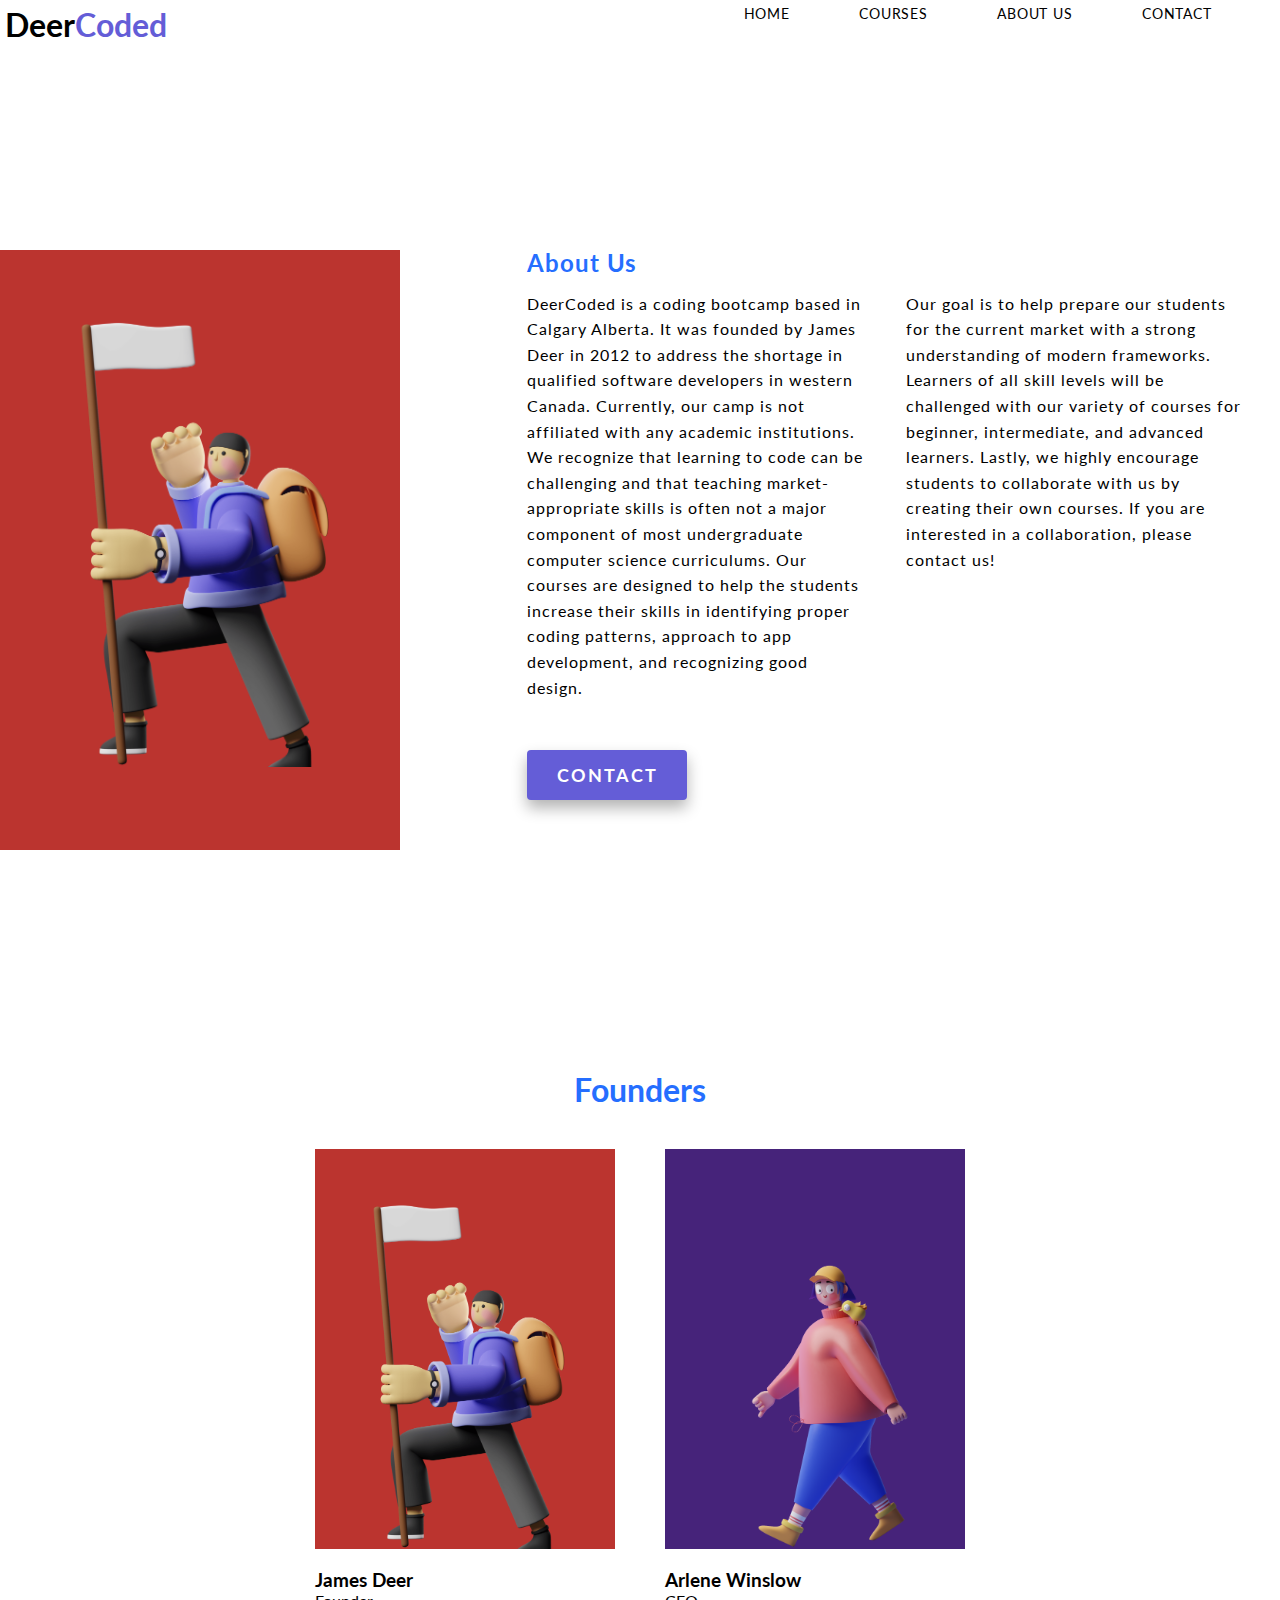
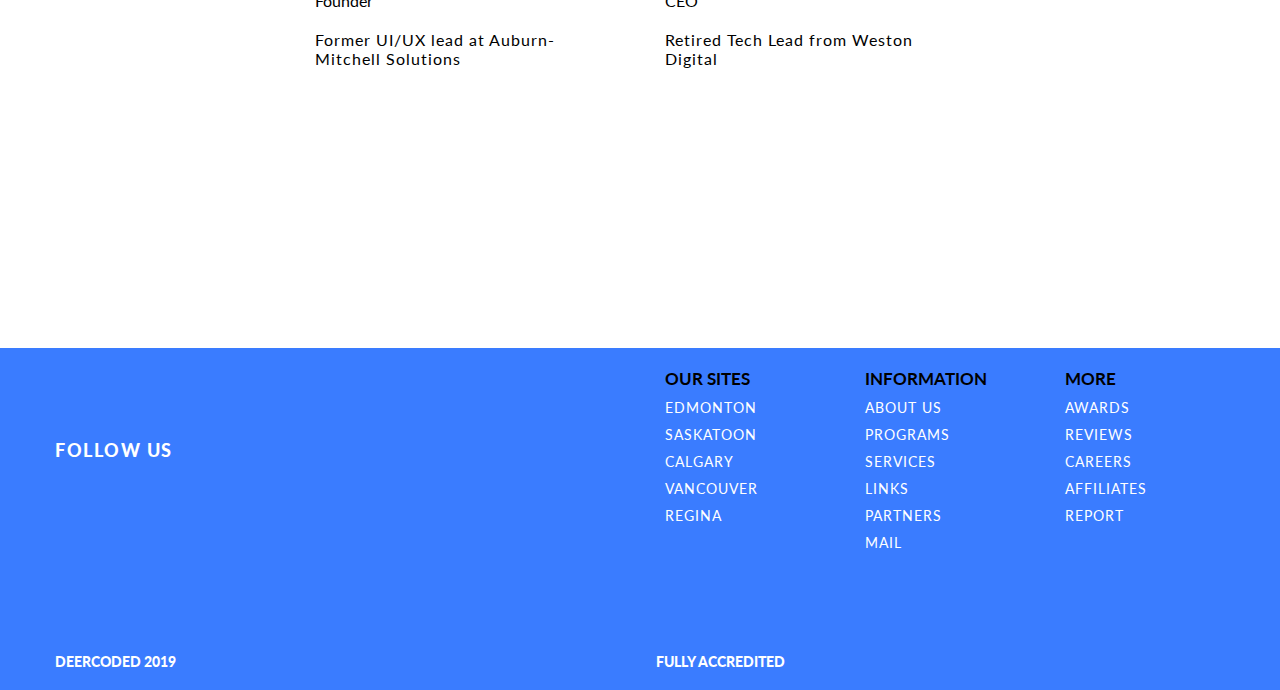
==== about.html @ 2387b4c6 "committ" ====
<html lang="en">
    <head>
      <meta charset="UTF-8" />
      <meta http-equiv="X-UA-Compatible" content="IE=edge" />
      <link rel="stylesheet" href="/css/styles2.css" />
      <link rel="stylesheet" href="/css/stylesNav.css">
      <link rel="stylesheet" href="./menu/menu.css">
      <link rel="stylesheet" href="./about/About.css">
      
      <meta name="viewport" content="width=device-width, initial-scale=1.0" />
      <script
        src="https://kit.fontawesome.com/3116f3c9df.js"
        crossorigin="anonymous"
      ></script>
      <link rel="stylesheet" href="https://unpkg.com/aos@next/dist/aos.css" />
      <link rel="stylesheet" href="./footer/footer.css">
      <link rel="stylesheet" href="./promo-cards-1/promo-cards.css">
      <link rel="stylesheet" href="./cards/cards.css">
      <link rel="stylesheet" href="./navbar/navbar.css">
      <link rel="stylesheet" href="./counter/counter.css">
      <link rel="stylesheet" href="./testimonials/testimonials.css">
      <link rel="stylesheet" href="./datesection/datesection.css">
      <link rel="stylesheet" href="./showcase/showcase.css">
      <link rel="stylesheet" href="./navigation-section/navigate.css">
    <link rel="stylesheet" href="./newmodal-section/modal.css">
      <link
        rel="stylesheet"
        href="https://kit.fontawesome.com/3116f3c9df.js"
        crossorigin="anonymous"
      />
      <link rel="stylesheet" href="./feature-tabs/featuretabs.css">
  
      <title>DeerCoded</title>
    </head>
    <body>
     
  <section class="navigation">
  
  <div class="navigation-container">
  
    <div class="navigation-logo">
  <h1>Deer<span style="color:var(--color-primary)">Coded</span></h1>
  
    </div>
  <div class="navigation-menu">
    <ul>
      <li>
        <a href="/"> Home</a>
       </li>
      <li  id="drop-down-link" class="ddl">Courses
  <i class="fa fa-chevron-down ddl" id="dropDownBtn" ></i>
      </li>
      <li><a href="/about.html"> About Us</a></li>
      <li  class="imc"
      id="nav-contact-button"><a href="/contact.html"> Contact</a></li>
      <div class="navigation-dropdown" id="drop-down-menu">
        <ul class="ddl">
          <li class="ddl">Web Development 101</li>
          <li class="ddl">PHP & WordPress </li>
          <li class="ddl">MERN stack</li>
          <li class="ddl">Web Design Theory</li>
        </ul>
      </div>
    </ul>
  </div>
  
  <div class="nav-hamburger">
    <i class="fa fa-bars" id="nav-606"></i>
  </div>
  </div>
  </section>
  
  <div class="navigation-mobile" id="nav-898">
    <div class="navigation-modal">
      <div class="menu-list" >
        <div id="nav-menu-close-btn"> <i class="fa fa-times fa-2x" id="icon-606"></i>   </div>
        <div>Home</div>
        <div>Courses</div>
        <div>About Us</div>
        <div>Contact</div>
        <div>
          
        </div>
      </div>
    </div>
  </div>
  
  <div class="about-page">
    <div class="container">
      <div class="about-page-container">
        <Fade left>
          <div class="about-us-box">
            <div class="about-us-image">
              <img src='./Saly-15.png' alt="" />
            </div>
            <div class="about-us-text">
              <div>
                <h2>About Us</h2>
                <div class="about-us-p1">
                  <p>
                    DeerCoded is a coding bootcamp based in Calgary Alberta.
                    It was founded by James Deer in 2012 to address the shortage
                    in qualified software developers in western Canada. 
                    Currently, our camp is not affiliated with any academic institutions. We recognize
                    that learning to code can be challenging and that
                    teaching market-appropriate skills is often not a major component of most
                    undergraduate computer science curriculums. Our courses are
                    designed to help the students increase their skills in
                    identifying proper coding patterns, approach to app development,
                    and recognizing good design.
                  </p>
                  <p>
                    Our goal is to help prepare our students for 
                    the current market with a strong understanding of modern frameworks.
                    Learners of all skill levels will be challenged
                    with our variety of courses for
                    beginner, intermediate, and advanced learners. Lastly, we highly
                    encourage students to collaborate with us by creating
                    their own courses. If you are interested in a collaboration,
                    please contact us!
                  </p>
                </div>
              </div>
              <div class="about-contact-us">
                <button class="btn btn-new">CONTACT</button>
              </div>
            </div>
          </div>
        </Fade>

        <Fade up>
          <div class="about-members-box">
            <h1>Founders</h1>
     

            <div class="about-profile-container">
              <div class="about-profile">
                <div class="about-profile-image"
                style="background-color:var(--color-alternate);"
                >
                  <img src='./Saly-15.png' alt="" />
                </div>
                <div class="about-profile-detail">
                  <h3>James Deer</h3>
                  <p>Founder </p>
                </div>
                <div class="about-profile-info">
                  Former UI/UX lead at Auburn-Mitchell Solutions
                </div>

                <div class="about-profile-social">
                  <i class="fa fa-twitter-square"></i>
                  <i class="fa fa-linkedin-square"></i>
                  <i class="fa fa-envelope"></i>
                </div>
              </div>

              <div class="about-profile">
                <div class="about-profile-image"
                
                >
                  <img src='./saly1.png' alt="" />
                </div>
                <div class="about-profile-detail">
                  <h3>Arlene Winslow</h3>
                  <p>CEO</p>
                </div>
                <div class="about-profile-info">
                  Retired Tech Lead from Weston Digital
                </div>

                <div class="about-profile-social">
                  <i class="fa fa-twitter-square"></i>
                  <i class="fa fa-linkedin-square"></i>
                  <i class="fa fa-envelope"></i>
                </div>
              </div>
            </div>
          </div>
        </Fade>
      </div>
    </div>
  </div>
  
  
 
  
  
  

  
     <section class="book-now " id="bookNowModal">
  
    
  <div class="book-container " >
    <div class="book-modal-form imc">
  <div class="modal-image-container imc">
  <img src="./newmodal-section/Saly-43.svg" alt="" width="250px" class="imc">
  
  </div>
  <div class="modal-form-container imc">
  <div class="modal-form-content imc">
    <div class="registration-header imc"> <h2  class="imc">REGISTER</h2></div>
  
    <div class="registration-input imc"> 
      <div class="input-unit imc"><h3>First Name</h3>
      <input type="text"  class="imc">
      </div>
      <div class="input-unit imc"><h3>Last Name</h3>
        <input type="text" placeholder="name"  class="imc">
        </div>
    </div>
    <div class="registration-input rg-email imc"> 
      <div class="input-unit imc"><h3>Email Address</h3>
      <input type="text"  class="imc">
      </div>
      
    </div>
    <div class="registration-input imc">
  <div class="input-unit imc">
    <h3  class="imc">Select course</h3>
    <select name="" id="selection"  class="imc">
      <option value="course 0" class="imc">Choose a course </option>
      <option value="course 1"  class="imc" disabled>510$---Web Dev 101</option>
      <option value="course 2"  class="imc">510$ ---MERN</option>
      <option value="course 3"  class="imc">510$ ---PHP</option>
      <option value="course 3"  class="imc">510$ ---Web Design</option>
    </select>  
  
  </div>
  <div class="input-unit imc">
    <h3  class="imc">Select Date</h3>
    <select name="" id="selection"  class="imc">
      <option value="course 0"  class="imc">Choose a date </option>
      <option value="course 1" disabled>  class="imc" July 2022(**full**)</option>
      <option value="course 2"  class="imc">July 2022</option>
      <option value="course 3"  class="imc">July 2022</option>
      <option value="course 3"  class="imc">October 2022</option>
    </select>  
  
  </div>
  
  
    </div>
  
    <div class="registration-input rgi-cta imc">
  
      <button class="btn-new btn-form imc">Continue</button>  <button class="btn-new  btn-form"  id="cancel">Cancel</button>
    </div>
   
    <div class="registration-input rgi-cta imc">
  
      <i class="fa fa-circle chosen imc" ></i>
      <i class="fa fa-circle imc"></i>
      <i class="fa fa-circle imc" ></i>
    </div>
  
  </div>
  
  </div>
  
    </div>
  </div>
  
  
  </section>   
  
  
  
    <section class="book-now no-show" id="Contact">
      <div class="booking-form">
        <form class="booking-form">
      <h1>Contact us if you have any questions and we will get back
        to you as soon as possible
      </h1>
        <label for="">Name</label>
        <input type="text" placeholder="Enter Your name" id="Name">
        <label for="email">Email</label>
        <input type="email" name="" id="email">
        Message
  <textarea name="" id="" cols="30" rows="10"></textarea>
  <div class="booking-credit" style="background:transparent;">
  <button>Send</button>
  <button id="cancel2">Cancel</button>
      </div>
      </div>
        </form>
        </section>   
  
  
  
  
  
  
  
        <section class="footer">
          <div class="footer-container">
            <div class="lower-footer">
              <ul >
                <li class="fs-1">FOLLOW US
  
                  <div class="footer-socials fs-large">
                    <i class="fa fa-google-plus"></i>
                    <i class="fa fa-facebook" ></i>
                    <i class="fab fa-behance"></i>
                    <i class="fa fa-twitter"></i>
                    <i class="fa fa-youtube" ></i>
                    <i class="fa fa-instagram" ></i>
                    
                  </div>
  
                </li>
                
             
                <li>
                  <div class="new-list">
  
  <div class="list">
    <h3>OUR SITES</h3>
    <ul>
      <li>Edmonton</li>
      <li>Saskatoon</li>
      <li>Calgary</li>
      <li>Vancouver</li>
      <li>Regina</li>
     
    </ul>
  </div>
  <div class="list">
    <h3>INFORMATION</h3>
    <ul>
      <li>About Us</li>
      <li>Programs</li>
      <li>Services</li>
      <li>Links</li>
      <li>Partners</li>
      <li>Mail</li>
    </ul>
  </div>
  <div class="list">
    <h3>MORE</h3>
    <ul>
      <li>Awards</li>
      <li>Reviews</li>
      <li>Careers</li>
      <li>Affiliates</li>
      <li>Report</li>
    </ul>
  </div>
  
                  </div>
                </li>
              </ul>
            </div>
    
            <div class="lower-footer">
              <ul>
                <li>DeerCoded 2019</li>
                <li>
                  <div class="footer-socials">
                  Fully Accredited
                  </div>
                </li>
    
                <li></li>
              </ul>
            </div>
          </div>
          <div class="footer-overlay">
        </div>
        </section>
  
        <script src="https://unpkg.com/aos@next/dist/aos.js"></script>
        <script>
          AOS.init();
        </script>
    </body>
  
  </html>
  <script src="main.js"></script>
  <script src="./counter/counter.js"></script>
  <script src="./testimonials/testimonials.js"></script>
  <script src="./navbar/navbar.js"></script>
  <script src="./menu/menu.js"></script>
  <script src="./navigation-section/navigate.js"></script>
  <script src="./newmodal-section/modal.js"></script>
  <script src="https://unpkg.com/@lottiefiles/lottie-player@latest/dist/lottie-player.js"></script>
---- css/styles2.css ----
@import url("https://fonts.googleapis.com/css2?family=Akshar:wght@400;500;600&display=swap");
@import url("https://fonts.googleapis.com/css2?family=Lato:wght@300;400;700;900&display=swap");
* {
  margin: 0;
  box-sizing: border-box;
  font-family: "Roboto", sans-serif;
  font-family: "Lato", sans-serif;
}
:root {
  --text-light: #fcfcfc;
  --text-dark: black;
  --color-secondary: #256eff;
  --color-primary: #645dd7;
  --color-alternate: #bb342f;
  --color-alternate2: #46237a;
  --color-white: white;
  --box-shadow: 0px 8px 15px rgba(0, 0, 0, 0.3);

  --max-width: 1300px;
}

body {
  /* height: fit-content; */
  font-size: 16px;
}

/* nav {
  display: flex;
  justify-content: space-between;
  padding: 10px;
}
nav ul {
  list-style: none;
  font-weight: 700;
  animation: serv-logoU 800ms ease-in-out;
}

nav h2 {
  animation: serv-logoL 800ms ease-in-out;
}
nav ul li {
  border: 1px solid black;
  border-radius: 10px;
  padding: 5px;
  cursor: pointer;
  font-size: 18px;
} */

.middleline {
  width: 100%;
  max-width: 1300px;
  display: grid;
  grid-template-columns: 1fr;
  grid-gap: 30px;
  margin: 40px auto;
  padding: 10px;
  justify-content: center;
  align-items: center;
  align-content: center;
  justify-self: center;
  align-self: center;
  transition: 1100ms ease-in-out;
  border-radius: 15px;
  overflow-x: hidden;
}
.middleline h2 {
  font-size: 25px;
  font-family: "Montserrat", sans-serif;
  padding: 0 10px;
  font-weight: 700;
}
.middleline > div {
  height: fit-content;

  position: relative;
  overflow-y: hidden;
  overflow-x: hidden;
  border: 1px solid var(--color-secondary);
  box-shadow: 0px 8px 15px rgba(0, 0, 0, 0.3);
  max-width: 600px;
}
.poster {
  border: 2px solid orangered;
  height: 100%;
  width: 100%;
  padding: 30px 5px;
  max-width: 420px;
  margin: 0 auto;
  border: none;
  border-radius: 5px;
  color: white;
  display: grid;
  grid-template-rows: 2fr 1fr 4fr 1fr;
  align-items: center;
  text-align: center;
  letter-spacing: 2px;
  line-height: 1.6em;
  color: var(--color-alternate2);
}

.poster i {
  /* height: 50px;
  width: 50px; */
  font-size: 58px;
  /* background-color: purple;
  border-radius: 50%; */
  padding: 20px;
  border-bottom: 2px solid white;
}
.btn-poster {
  width: 12rem;
  height: 3rem;
  background-color: white;
  border-radius: 5px;
  padding: 0 5px;
  font-size: 18px;
  font-weight: 600;
  cursor: pointer;
  /* border: 1px solid rgba(128, 128, 128, 0.63); */
  border: none;
  display: flex;
  justify-content: center;
  align-items: center;

  margin: 0 auto;
  color: #bb342f;
}
.btn-poster i {
  font-size: 18px;
  border-bottom: none;
  border: 1px solid var(--color-primary);
  border-radius: 50%;
  height: 3rem;
  width: 3rem;
  display: flex;
  justify-content: center;
  align-items: center;
  margin-left: 1rem;
}
.poster-info-card {
  position: absolute;
  width: 100%;
  height: 100%;
  background-color: white;
  padding: 0;
  display: grid;
  grid-template-rows: 1fr 4fr;
  gap: 20px;
  text-align: center;
  top: 0;
  left: 100%;
  transition: 700ms ease-in-out;
  border-radius: 5px;
  color: var(--color-alternate2);
  border-left: 1px solid var(--color-secondary);
  background-color: #7cc2da;
  z-index: 9;
}

.poster-info-card p,
.poster p {
  font-size: 16px;
  color: var(--color-alternate2);
  font-weight: 700;
  letter-spacing: 1.5px;
  line-height: 1.6em;
  padding: 0 20px;
}

.poster-info-card img {
  height: 200px;
  width: 200px;
  border-radius: 50%;
  margin: 0 auto;
}
.poster-info-card i {
  cursor: pointer;
  padding: 20px 3px;
  border: 1px solid var(--color-alternate);
  margin: 0 auto 20px;
  width: 3rem;
  height: 3rem;
  border-radius: 50%;
  font-size: 32px;
  display: flex;
  justify-content: center;
  align-items: center;
  color: var(--color-alternate2) !important;
}

/* .green {
  background-color: #ff4242;
}
.teal {
  background-color: teal;
}
.gold {
  background-color: #fca311;
}
.blue {
  background-color: #3590f3;
} */

.show {
  opacity: 0;
  transform: translateX(-100%);
}
.appear {
}

.c-l {
  width: 100%;

  max-width: 1300px;
  margin: 150px auto;
  display: grid;
  grid-template-columns: 3fr 1.25fr;

  background-color: #3590f3;
  border-radius: 10px;
  color: white;
  letter-spacing: 2px;
  font-weight: 600;
  transition: 1100ms ease-in-out;
}
.right {
  height: fit-content;
  display: flex;
  flex-direction: column;

  margin: 50px 10px;
  align-items: left;
  padding: 0 20px;
  border-right: 2px solid white;
}
.right i {
  font-size: 58px;
  color: #fca311;
  margin: 20px auto;
}
.c-l-info {
  display: flex;
  justify-content: space-between;

  color: black;
  margin: 45px 0;
}
.c-l-info h3 {
  font-style: italic;
  font-size: 17px;
}
.c-l-info p {
  font-size: 14px;
}
.left {
  display: flex;
  justify-content: center;
  align-items: center;
  padding: 0 10px;
}
.left img {
  display: none;
}

.bottomline,
.outro {
  font-family: "Akshar", sans-serif;

  height: 400px;
  width: 100%;
  max-width: 1300px;
  margin: 30px auto;
  font-weight: 700;
  display: flex;
  flex-direction: column;
  justify-content: space-evenly;
  align-items: center;
  line-height: 1.8em;
  letter-spacing: 2px;
  gap: 10px;
  font-weight: 600;
  text-align: center;
  animation: serv-logoR 1100ms ease-in-out;
}
.bottomline h1,
.outro h1 {
  font-size: 38px;
}
.bottomline p,
.outro p {
  font-size: 20px;
  letter-spacing: 1.5px;
}
.outro ul {
  display: flex;

  width: 100%;
  font-size: 58px;
  list-style: none;
  justify-content: space-evenly;
  color: grey;
}

/* .footer {
}
.footer ul {
  list-style: none;
}
.footer p {
  cursor: pointer;
} */

.upf {
  display: flex;
  flex-direction: column;
  text-align: left;
}

.upf h2 {
  text-align: left;
  margin-bottom: 10px;
}
.ul {
  display: flex;
  flex-direction: column;
  justify-content: center;
  color: rgb(54, 51, 51);
  font-weight: 400;
  line-height: 1.8em;
}

.cp-text {
  color: rgba(0, 0, 0, 0.7);
  text-shadow: 0 1px rgba(255, 255, 255, 0.1);
}

/*modal*/
#modal-content {
  display: none;
  width: 100%;
  position: fixed;
  background-color: rgba(128, 128, 128, 0.722);
  top: 0px;

  height: 100%;
  align-items: center;
  justify-content: center;
  overflow-x: hidden;
}
.form {
  width: 80%;
  max-width: 428px;
  margin: 0 auto;
  padding: 50px;
  background-color: #645dd7;
}

.form #modal-content label {
  display: block;
  margin-bottom: 5px;
}

#modal-content input {
  width: 95%;
}
.form input {
  font-family: "PT Sans Narrow";
  font-size: 20px;
  margin: 20px 0;
}

.info2 input {
  display: block;
  width: 300px;
  height: 20px;
  border: 0;
  border-radius: 3px;
  margin: 20px 0;
  padding: 22px 10px;
  background: #fff;
}

.info2 input:last-child {
  margin: 0;
}

.info2 input:focus {
  outline: none;
}

.info2 input[type="submit"] {
  vertical-align: top;
  height: 2rem;
  width: 98px;
  margin: 0;
  padding: 0;
  border: 0;
  border-radius: 3px;
  background: pink;
  cursor: pointer;
  font-weight: 700;
  letter-spacing: 1px;
  color: #fff;
  background: linear-gradient(45deg, #ff6c54, #ffa754);
}

.info2 input[type="submit"]:hover {
  background: linear-gradient(180deg, #ff6c54, #ffa754);
}

/*booking-form*/
.no-show {
  display: none;
}
.book-now {
  position: fixed;
  width: 100%;
  top: 0;
  left: 0;

  padding-top: 40px;
  height: 100%;
  background: rgba(128, 128, 128, 0.507);
}
.booking-form {
  animation: serv-logoR 800ms ease-in-out;
  max-width: 768px;
  padding: 10px;
}
.booking-form,
.booking-form form {
  background: #645dd7;
  display: flex;
  flex-direction: column;
  gap: 10px;

  color: white;
  border-radius: 5px;
  font-family: "Montserrat", sans-serif;
  font-weight: 700;
  transform: translate(0%, 0%);
}
.booking-form form {
  width: 80%;
}
.booking-form input,
.booking-form select,
.booking-form button {
  width: 12rem;
  height: 2.25rem;
  border: 1px solid rgba(128, 128, 128, 0.425);
  padding: 5px;
  border-radius: 5px;
}
.booking-credit {
  display: grid;
  grid-template-columns: 1fr 1fr;
  grid-row-gap: 15px;
  background: #fff;
  padding: 10px;
  color: #645dd7;
}
.booking-form button {
  font-size: 1.15rem;
  background-color: black;
  border: none;
  color: white;
  text-transform: uppercase;
  font-weight: 700;
  padding: 5px;
  cursor: pointer;
  border-radius: 5px;
}
#Name,
#email,
#selection {
  width: 70% !important;
  margin: 5px 0;
}
/**/
textarea {
  width: 80%;
  height: 100px;
  padding: 10px;
  font-size: 18px;
  margin-bottom: 10px;
}

.bookForm {
}

@media only screen and (min-width: 500px) {
  .middleline {
    grid-template-columns: repeat(2, 1fr);
  }
}

@media only screen and (min-width: 1200px) {
  .middleline {
    grid-template-columns: repeat(4, 1fr);
  }
  .middleline > div {
    transition: all 250ms ease-in-out;
  }
  .middleline > div:nth-child(1) {
    margin-top: 40px;
  }
  .middleline > div:nth-child(2) {
    margin-top: 80px;
  }

  .middleline > div:nth-child(3) {
    margin-top: 120px;
  }
  .middleline > div:nth-child(4) {
    margin-top: 160px;
  }
  .middleline > div:hover {
    transform: translateY(-10px);
  }
}

@media only screen and (max-width: 968px) {
  .c-l {
    grid-template-columns: 1fr;
    align-content: center;
    font-size: 15px;
  }
  .c-l img {
    width: 250px;
  }
  .right {
    border-right: none;
  }
  /* .countdown li {
    font-size: calc(1.125rem * var(--smaller));
  }

  .countdown li span {
    font-size: calc(3.375rem * var(--smaller));
  } */
  .c-l-info {
    display: grid;
    gap: 10px;
  }

  .testimonial-container {
    padding: 0x;
  }

  .fa-quote {
    display: none;
  }
  /* }
  .upper-footer {
    display: none;
  }
  .lower-footer-copyright h1 {
    display: none;
  } */
  .icons {
    width: 50%;
  }
  .icons i {
    font-size: 18px;
  }
  .cp-text {
    font-size: 10px;
  }

  .booking-credit {
    grid-template-columns: 1fr;
    width: 100%;
    margin: 0;
    padding: 5px;
  }
  .booking-form,
  .booking-form form {
    padding: 5px;
  }
  .booking-credit input,
  .booking-credit select {
  }
}

@keyframes serv-logoU {
  0% {
    transform: translateY(-100%);
  }

  100% {
    transform: translateY(0);
  }
}

@keyframes serv-logoD {
  0% {
    transform: translateY(100%);
  }

  100% {
    transform: translateY(0);
  }
}

@keyframes serv-logoR {
  0% {
    transform: translateX(100%);
  }

  100% {
    transform: translateX(0);
  }
}

@keyframes serv-logoL {
  0% {
    transform: translateX(-100%);
  }

  100% {
    transform: translateX(0);
  }
}

@keyframes grow {
  0% {
    transform: scaleX(0);
  }
}

@media only screen and (min-width: 768px) {
  .booking-form {
    margin: 0 auto;
  }
}
---- menu/menu.css ----
@import url("https://fonts.googleapis.com/css2?family=Lato:wght@300;400;700;900&display=swap");

.menu {
  border: 3px crimson;
}
.menu-container {
  font-family: "Lato", sans-serif;
  text-transform: capitalize;
}
.menu-container h1 {
  color: #34495e;
  font-weight: 900;
  font-size: 28px;
  line-height: 100px;
}
.menu-header {
  text-align: center;
  height: 100px;
}
.menu-options {
  display: grid;
  grid-template-columns: 1fr;
}
.menu-option {
  border: 2px solid yellow;
  background-color: blue;
  height: auto;
  overflow-y: hidden;
}
.menu-slider {
  height: 300px;
  position: relative;
  width: 100%;
  overflow-x: hidden;
  z-index: 0;
  transition: 800ms ease-in-out;
  overflow-y: hidden;
}
.menu-slide {
  position: absolute;
  width: 100%;
  height: 100%;
  left: 0;
  top: 0;
  animation: fade-down 1000ms;
  transition: 1000ms ease-in-out;
}
#menu-slider-option-1,
#menu-slider-option-1b {
  background-color: crimson;
  transform: translateX(-200%);
  border: 2px solid crimson;
}
#menu-slider-option-2,
#menu-slider-option-2b {
  transform: translateX(-100%);
  background-color: purple;
  border: 2px solid green;
}
#menu-slider-option-3,
#menu-slider-option-3b {
  transform: translateX(0%);
  background-color: aqua;
  border: 2px solid green;
}
#menu-slider-option-4,
#menu-slider-option-4b {
  transform: translateX(100%);
  background-color: grey;
  border: 2px solid green;
}
#menu-slider-option-5,
#menu-slider-option-5b {
  transform: translateX(200%);
  background-color: orange;
  border: 2px solid green;
}
.menu-button {
  display: flex;
  justify-content: flex-start;
  gap: 20px;
  background-color: salmon;
  align-items: center;
  padding: 5px;
  border-radius: 4px;
}
#menu-slider-set-1,
#menu-slider-set-2 {
  display: none;
}

.menu-slider-buttons {
  position: absolute;
  width: 100%;
  height: 100%;
  display: flex;
  justify-content: space-between;
  top: 50%;
  /* border: 2px solid green; */
  font-size: 34px;
  padding: 0 10px;
  color: #34495e;
}
.menu-slider-buttons:hover {
  color: goldenrod;
}

@keyframes fade-down {
  0% {
    opacity: 0;
  }
  100% {
    opacity: 1;
  }
}
---- about/About.css ----
.container {
    width:100%;
    max-width: 1300px;
    margin:0 auto;
    /* border: 1px solid green; */
}


.about-page {
  min-height: 80vh;
  padding-top: 100px;
}
.about-page-container {
  /* border: 1px solid orange; */
}
.about-us-box {
  /* border: 2px solid blue; */
  display: flex;

  flex-direction: column;
  padding: 20px 0;
  margin-bottom: 100px;
}
.about-us-image {
  padding:0 20px;
  background-color: var(--color-alternate);
  display: flex;
  flex-direction: column;
  justify-content: center;
  width: 400px;

}
.about-us-image img {
  width: 100%;
  max-width: 400px;
  /* margin-bottom:0px;
  border:1px solid teal; */
}
.about-us-text {
  /* border: 1px solid green; */
  display: flex;
  flex-direction: column;
  justify-content: space-between;
  padding: 0px 15px;
  letter-spacing: 1px;
}
.about-us-text h3,
.about-us-text h2,
.about-us-text h1 {
  color: var(--color-secondary);
  margin-bottom:15px;
}

.about-contact-us {
  display: flex;
  justify-content: center;
  padding: 20px 0;
}

.about-members-box {
  /* border: 1px solid green; */
  margin-top: 200px;
  margin-bottom: 250px;
}
.about-profile-container {
  display: flex;
  flex-wrap: wrap;
  justify-content: center;
  gap: 30px;
}
.about-profile {
  /* border: 1px solid crimson; */
  display: flex;
  flex-direction: column;
  padding: 10px;
  width: 320px;
}
.about-profile-image {
  width: 300px;
  height: 400px;
  overflow: hidden;
  display: flex;
  justify-content: center;
  align-items: center;
  background-color: var(--color-alternate2);
  
}

.about-profile img {
  height: 400px;
}

.about-profile-detail {
  text-align: left;
  margin-top: 20px;
}
.about-members-box h1 {
  color: var(--color-secondary);
  text-align:center;
  margin-bottom: 30px;
}
.about-profile-detail h3,
.about-profile-detail p {
  margin-top: 5px;
  margin: 0;
}
.about-profile-info {
  margin: 20px 0;
  text-align: left;
  letter-spacing: 1px;
}

.about-profile-social {
  /* border: 1px solid orange; */
  display: flex;
  gap: 30px;
}
.about-profile-social i {
  font-size: 30px;
  cursor: pointer;
}

.fa-linkedin-square {
  color: #0072b1;
}
.fa-twitter-square {
  color: #1da1f2;
}
.fa-envelope {
  color: grey;
}
.about-us-text {
}
@media only screen and (min-width: 900px) {
  .about-us-box {
    padding-top: 80px;
    display: grid;
    grid-template-columns: 1fr 1.5fr;
    text-align: left;
    min-height: 600px;
    line-height: 1.6em;
  }
  .about-us-image {
    display: flex;
    flex-direction: row;
    justify-content: center;
    align-items: flex-start;
  }
  .about-us-text {
    min-height: 400px;
  }
  .about-us-text h2 {
    /* margin: 0; */
  }
  .about-us-p1 {
    display: grid;
    grid-template-columns: 1fr 1fr;
    grid-column-gap: 20px;
    /* border: 1px solid green; */
  }
  .about-us-p1 p {
    padding: 0 20px 0 0px;
  }
  .about-contact-us {
    justify-content: flex-start;
  }
}
---- footer/footer.css ----
@import url("https://fonts.googleapis.com/css2?family=Lato:wght@300;400;700;900&display=swap");

.footer {
  position: relative;
  margin-top: 50px;

  position: relative;
  bottom: 0;
  width: 100%;
  height: auto;
  margin-bottom: 0;
}

.footer-container {
  font-family: "Lato", sans-serif;
  background: url("https://cdn.pixabay.com/photo/2016/11/30/20/58/programming-1873854_960_720.png")
    no-repeat center center/cover;
  display: flex;
  flex-direction: column;
  flex-wrap: wrap;
}
.lower-footer {
  color: white;
  padding: 20px 15px;

  z-index: 9;
}
.lower-footer ul {
  display: flex;
  justify-content: space-between;

  align-items: center;
  flex-wrap: wrap;
  list-style: none;
  text-transform: uppercase;
  font-size: 14px;
  font-weight: 900;
  margin-bottom: 0;
}

.lower-footer i {
  font-size: 18px;
}
.footer-socials {
  display: flex;
  min-width: 5rem;
  max-width: 20rem;
  justify-content: space-between;
}

i,
.lower-footer li {
  z-index: 9;
}
.footer-overlay {
  position: absolute;
  height: 100%;
  width: 100%;
  top: 0;
  left: 0;

  background-color: var(--color-secondary);
  opacity: 0.9;
  z-index: 1;
}

.follow-us-portion {
  z-index: 9;
}
.new-list {
  display: flex;

  flex-wrap: wrap;
}
.list {
  display: flex;
  flex-direction: column;
  align-items: center;

  flex-wrap: wrap;
  width: 200px;
}
.new-list ul {
  display: flex;
  flex-direction: column;
  flex-wrap: wrap;

  text-align: left;
  padding-left: 0;
  width: 100%;
}
.list h3 {
  text-align: left;
  padding: 0px;

  width: 100%;
  margin-bottom: 10px;
  color: black;
  font-size: 17px;
}
.new-list li {
  padding-left: 0;
  width: 100%;
  margin: 0 0 10px;
  letter-spacing: 1px;
  font-weight: 400;
  cursor: pointer;
}
.fs-1 {
  font-size: 18px;

  width: 30%;
  /* height: 200px; */
  display: flex;
  flex-direction: column;
  gap: 10px;
  flex-wrap: wrap;
  letter-spacing: 1.5px;
  margin-bottom: 20px;
}
.fs-large i {
  font-size: 28px;
  cursor: pointer;
}
---- promo-cards-1/promo-cards.css ----
.promo-cards {
  background-color: var(--color-primary);

  padding: 40px 0;
  color: crimson;
}
.promo-cards-container {
  width: 100%;
  max-width: 1300px;
  margin: 0 auto;
  display: flex;
  justify-content: space-between;
  flex-wrap: wrap;
  gap: 20px;
}
.promo-card {
  height: 500px;
  border: 1px solid black;
  border-radius: 4px;
  max-width: 350px;
  font-family: "Lato", sans-serif;
  display: flex;
  flex-direction: column;
  align-items: center;
  text-align: center;
  justify-content: center;
  gap: 50px;
  letter-spacing: 1px;
  padding: 0 15px;
}
---- cards/cards.css ----
.ft-services {
  width: 100%;
  margin: 50px 0;
}

.services-container {
  width: 100%;
  max-width: 1300px;
  display: flex;
  align-items: center;
  justify-content: center;
  flex-wrap: wrap;
  gap: 20px;
  margin: 0 auto;
  height: fit-content;
}
.service {
  height: 350px;
  background-color: var(--color-primary);
  background-color: aliceblue;
  width: 290px;
  display: flex;
  flex-direction: column;
  justify-content: center;
  align-items: center;
  border: 1px solid #645dd7;
  gap: 5px;
  flex-wrap: wrap;
  gap: 20px;
  padding: 0 12px;
  border-radius: 4px;
  box-shadow: 0px 8px 15px rgba(0, 0, 0, 0.3);

  cursor: pointer;
  transition: all 200ms ease-in-out;
}
.service i {
  font-size: 48px;
  color: var(--color-secondary);
}
.service h3 {
  font-size: 18px;
  letter-spacing: 1.25px;
  font-family: "Montserrat", sans-serif;
  padding: 0 10px;
  font-weight: 700;
  color: var(--text-light);
  color: var(--color-primary);
}
.service p {
  letter-spacing: 1px;
  line-height: 1.6em;
  text-align: center;
  color: var(--text-light);
  color: var(--color-primary);
}

@media screen and (min-width: 600px) {
  .services-container {
  }
}

@media screen and (min-width: 900px) {
  .service:hover {
    transform: translateY(-10px);
  }

  /* .service:hover + .fas {
        display: block;
        color: red;
      } */
}

@keyframes float {
  0% {
    box-shadow: 0 5px 15px 0px rgba(0, 0, 0, 0.6);
    transform: translatey(0px);
  }
  50% {
    box-shadow: 0 25px 15px 0px rgba(0, 0, 0, 0.2);
    transform: translatey(-10px);
  }
  100% {
    box-shadow: 0 5px 15px 0px rgba(0, 0, 0, 0.6);
    transform: translatey(0px);
  }
}
---- counter/counter.css ----
.counter-container {
  background: url("https://cdn.pixabay.com/photo/2016/11/30/20/58/programming-1873854_960_720.png")
    no-repeat center center/cover;
  position: relative;
  height: fit-content;
  margin: 40px 0;
}
.count-up {
  min-height: 200px;
  height: fit-content;
}
.counter-overlay {
  position: absolute;
  top: 0;
  left: 0;
  height: 100%;
  width: 100%;
  background-color: var(--color-secondary);
  opacity: 0.9;
  z-index: 1;
}
.count-up-container {
  padding: 40px 0;
  display: flex;
  justify-content: space-evenly;
  align-items: center;
  flex-wrap: wrap;
}
.count {
  display: flex;
  flex-direction: column;
  justify-content: center;
  gap: 10px;
}
.count h1 {
  font-size: 48px;
  color: var(--color-primary);
  letter-spacing: 1px;
  color: white;
  z-index: 9;
}
.count-number {
  display: flex;
  align-items: center;
  justify-content: center;

  color: aliceblue;
}
.count-number i {
  color: var(--color-primary);
  color: aliceblue;
  font-size: 18px;
  margin-left: 5px;
  z-index: 9;
}
.count p {
  z-index: 9;
  color: aliceblue;
  font-weight: 700;
  letter-spacing: 1px;
}
---- testimonials/testimonials.css ----
/*testimonials*/
.testimonial-page {
  font-family: "Montserrat", sans-serif;
  width: 100%;
  max-width: 1300px;
  overflow-x: hidden;
  margin: 100px auto 40px;
  display: flex;
  flex-direction: column;
  align-items: center;
  justify-content: center;

  overflow: hidden;

  padding: 0px;

  position: relative;
}
.testimonial-container {
  margin-bottom: 30px;
  background-color: transparent;
  /* min-height: 450px; */
  width: 100%;
  max-width: 900px;
  color: var(--text-light);
  color: black;
  border-radius: 4px;
  padding: 5px;
  position: relative;

  display: grid;
  grid-template-rows: 1fr 1fr;
}
.testimonial-text {
  background-color: transparent;
  padding: 20px 30px 0;
  display: flex;
  flex-direction: column;
  align-items: center;
  text-align: center;

  border-top-left-radius: 4px;
  border-top-right-radius: 4px;
  background: linear-gradient(
    90deg,
    rgba(37, 110, 255, 1) 0%,
    rgba(37, 110, 255, 1) 0%,
    rgba(53, 144, 243, 1) 100%
  );
}
.testimonial-text p {
  min-height: 100px;
  height: 100%;
  letter-spacing: 1px;
  line-height: 1.8em;
  text-align: center;
  color: white;
  padding: 0px;
}
.testimonial-container h1 {
  margin: 20px auto;
  font-size: 29px;
}

.fa-quote {
  color: rgba(255, 255, 255, 0.3);

  font-size: 28px;
  position: absolute;
  top: 70px;
}
.fa-quote-right {
  left: 40px;
}
.fa-quote-left {
  right: 40px;
}
.testimonial {
  line-height: 1.6em;
  text-align: justify;
  font-size: 18px;
  margin: 30px 0;
}
.user {
  display: flex;
  flex-direction: column;
  align-items: center;
  justify-content: center;
  gap: 10px;

  position: relative;
}
.testimonial-upper-overlay {
  position: absolute;
  top: 0%;
  left: 0;
  height: 35%;
  width: 100%;
  background-color: var(--color-secondary);
  z-index: -2;
  border-bottom-left-radius: 4px;
  border-bottom-right-radius: 4px;
  background: rgb(37, 110, 255);
  background: linear-gradient(
    90deg,
    rgba(37, 110, 255, 1) 0%,
    rgba(37, 110, 255, 1) 0%,
    rgba(53, 144, 243, 1) 100%
  );
  box-shadow: var(--box-shadow);
}
.testimonial-upper-overlay2 {
  position: absolute;
  bottom: 0;
  left: 0;
  height: 67%;
  width: 100%;
  background-color: white;
  z-index: -3;
}
.star-rating {
  color: white;
  display: flex;
  gap: 10px;
  font-size: 24px;
}
.user .user-image {
  border-radius: 50%;
  height: 125px;
  width: 125px;
  object-fit: cover;
  border: 2px solid white;
}
.user .user-details {
  margin-left: 10px;
}
.user .username {
  margin: 0;
  font-size: 24px;
}
.user .role {
  font-weight: normal;
  margin: 10px 0;
  font-size: 20px;
}

.progress-bar {
  display: none;
  margin: 20px 0;
  background-color: white;
  height: 2rem;
  width: 50%;
  border-radius: 10px;
  animation: grow 9.2s linear infinite;
  transform-origin: left;
}
.arrow-right,
.arrow-left {
  display: none;
}
/******/
@media only screen and (min-width: 1100px) {
  .arrow-left {
    display: block;
    position: absolute;
    transform: translate(-50%, -50%);
    left: 0;
    top: 50%;
    padding-left: 45px;
    cursor: pointer;
    color: rgb(37, 110, 255);
    color: linear-gradient(
      90deg,
      rgba(37, 110, 255, 1) 0%,
      rgba(37, 110, 255, 1) 0%,
      rgba(53, 144, 243, 1) 100%
    );
  }
  .arrow-right {
    display: block;
    position: absolute;
    transform: translate(-50%, -50%);
    right: 0;
    top: 50%;
    cursor: pointer;
    color: rgb(37, 110, 255);
    color: linear-gradient(
      90deg,
      rgba(37, 110, 255, 1) 0%,
      rgba(37, 110, 255, 1) 0%,
      rgba(53, 144, 243, 1) 100%
    );
  }
}
---- datesection/datesection.css ----
.dates {
}

.date-header {
  width: 100%;
  max-width: 1300px;

  margin: 60px auto;
  padding: 5px;
}
.date-header h1 {
  font-size: 24px;
  font-weight: 900;
  color: var(--color-primary);
}
.dates-container {
  width: 100%;
  max-width: 1300px;
  margin: 0 auto;
  padding: 5px;

  display: grid;
  grid-template-columns: 1fr;
  grid-gap: 10px;
}
.date-unit {
  padding: 20px;
  border: 1px solid rgba(128, 128, 128, 0.284);
  display: flex;
  flex-direction: column;
  justify-content: space-evenly;
  gap: 10px;
  width: 100%;
  height: 300px;
  background-color: var(--color-secondary);
  background: linear-gradient(
    90deg,
    rgba(37, 110, 255, 1) 0%,
    rgba(37, 110, 255, 1) 0%,
    rgba(53, 144, 243, 1) 100%
  );
  background: var(--color-primary);
  box-shadow: var(--box-shadow);
  transition: 300ms ease-in-out;
}

.date-unit h1,
.date-unit p,
.date-unit h3,
.date-unit i {
  margin: 0;
  padding: 0;
  color: white;
}
.date-unit:nth-child(even) {
  background: aliceblue;
}
.date-unit:nth-child(even) h1,
.date-unit:nth-child(even) p,
.date-unit:nth-child(even) h3,
.date-unit:nth-child(even) i {
  color: black !important;
}
.course-info {
  display: flex;
  justify-content: space-between;
}
.date-unit h3 {
  padding: 0 5px;
  width: 60%;
  letter-spacing: 1px;
  line-height: 1.8em;
}
.date-unit h1 {
  font-size: 38px;
}
@media only screen and (min-width: 600px) {
  .dates-container {
    grid-template-columns: 1fr 1fr;
  }
}

@media only screen and (min-width: 900px) {
  .dates-container {
    grid-template-columns: 1fr 1fr 1fr;
  }
  .date-unit {
    cursor: pointer;
  }
  .date-unit:hover {
    transform: translateY(-10px);
  }
}
---- showcase/showcase.css ----
.showcase {
  /* border: 1px solid green; */
  padding: 0px;
  position: relative;
  margin: 0px 0 10px;
  min-height: 100vh;
}
.showcase-container {
  /* border: 1px solid crimson; */
  display: flex;
  flex-direction: column-reverse;
  gap: 60px;
  max-width: 1300px;
  margin: 0 auto;
  border-top: none;
  height: 100%;
}
.Image {
  width: 80%;
}
.Image img {
  width: 100%;
  animation: float 2s ease-in-out infinite reverse;
}
.Info {
  /* border: 1px solid blue; */
  display: flex;
  flex-direction: column;
  justify-content: space-between;
  gap: 100px;
  width: 100%;
}
.Info-Header {
  /* border: 1px solid orange; */
  width: 100%;
}
.Info-Header h1 {
  background: rgb(70, 35, 122);
  background: linear-gradient(
    90deg,
    rgba(70, 35, 122, 1) 0%,
    rgba(100, 93, 215, 1) 0%,
    rgba(53, 144, 243, 1) 100%
  );
  background-clip: text;
  -webkit-background-clip: text;
  color: transparent;
  text-align: center;
  padding: 0 5px;
}
.Info-Header p {
  display: none;
}
.button {
  /* border: 1px solid green; */
  width: 100%;
  text-align: center;
}
.btn-new {
  width: 10rem;
  transition: all 250ms ease-in-out;
  color: white;
  border-radius: 4px;
  border: none;
  padding: 14px 8px;
  font-size: 18px;
  font-weight: 700;
  letter-spacing: 2px;
  cursor: pointer;
  margin: 30px 0;
  text-transform: uppercase;
  background-color: var(--color-primary);
  box-shadow: var(--box-shadow);
}
.info ul {
  width: 100%;
  /* border: 1px solid green; */
  display: flex;
  justify-content: space-between;
  height: 100px;
  list-style: none;
  padding: 0 20px;
  color: var(--color-secondary);
}
.Info i {
  font-size: 34px;
  color: white;
}
.Image-lg {
  display: none;
}
.showcase-overlay {
  position: absolute;
  width: 100%;
  bottom: 0;
  height: 30%;
  background-color: var(--color-secondary);
  z-index: -2;
}
.languages-ul {
  height: 200px;
  margin-bottom: 50px;
}
@media only screen and (min-width: 768px) {
  .showcase {
    height: 80vh;
    margin-top: 20px;
    padding: 60px 5px;
  }
  .showcase-container {
    display: grid;
    grid-template-columns: 1fr 1fr;
  }
  .Image {
    display: none;
  }
  .Image-lg {
    display: flex;
    flex-direction: column;
    padding: 50px 20px 0;

    /* border: 4px solid orange; */
  }
  .Info-Header {
    width: 100%;
    height: 400px;
    display: flex;
    flex-direction: column;
    justify-content: center;
    padding: 0;
  }
  .Info-Header h1 {
    font-size: 28px;
    text-transform: uppercase;
    text-align: left;
  }
  .Info-Header p {
    display: block;
    letter-spacing: 1px;
    line-height: 1.6em;
    color: rgba(0, 0, 0, 0.856);
  }
  .button {
    text-align: left;
    display: flex;
    flex-direction: column;
    justify-content: flex-start;
  }
  .btn-new {
  }
  .Info {
    padding: 0 10px;
  }
  .countdown-container {
    width: 100%;

    display: grid;
    grid-template-rows: 1fr;
    justify-content: center;
  }

  .Image-lg ul {
    display: flex;
    gap: 5px;
    list-style: none;
  }

  .Image-lg li {
    display: flex;
    flex-direction: column;
    align-items: center;
    font-size: 18px;
    font-weight: 700;
    list-style-type: none;
    padding: 10px;
    text-transform: uppercase;
    color: var(--color-primary);
  }
  .Image-lg h1 {
    text-align: center;
    color: var(--color-secondary);
  }
}
@media only screen and (min-width: 900px) {
  .Info-Header {
    width: 100%;
    height: 400px;
    display: flex;
    flex-direction: column;
    justify-content: center;
    padding: 0 20px;
  }
  .Info-Header h1 {
    font-size: 40px;
    text-transform: uppercase;
  }
  .btn-new:hover {
    background-color: var(--color-secondary);
    transform: translateY(-8px);
  }
}

@keyframes float {
  0% {
    transform: translateY(0px);
  }
  50% {
    transform: translateY(8px);
  }
  100% {
    transform: translateY(0px);
  }
}
---- navigation-section/navigate.css ----
.navigation {
  /* border: 3px solid green; */
  font-family: "Roboto" sans-serif;
  margin-bottom: 0px;
}
.navigation i {
  transition: all 500ms ease-in-out;
}
.navigation-container {
  /* border: 2px solid crimson; */
  width: 100%;
  max-width: 1300px;
  padding: 5px;
  display: flex;
  justify-content: space-between;
  margin: 0 auto;
}
.navigation-menu ul {
  display: none;
  list-style: none;
  text-transform: uppercase;
  font-size: 14px;
}

.languages {
  border: 1px solid green;
}
.nav-hamburger {
  display: block;
}
.navigation-menu {
  width: 50%;
}
.navigation-menu i {
  font-size: 14px;
}
.nav-hamburger i {
  font-size: 24px !important;
}
.navigation-dropdown {
  display: none;
  transition: all 500ms ease-in-out;
}
.fa-chevron-down {
  transition: all 500ms ease-in-out;
}
.navigation-mobile {
  background-color: rgba(255, 255, 255, 0.875);
  height: 100vh;
  position: fixed;
  top: 0;
  width: 100%;
  z-index: 9;
  transform: translateX(-100%);
  transition: all 500ms ease-in-out;
}
.navigation-modal {
}
.menu-list {
  height: 100%;
  display: flex;
  flex-direction: column;
  justify-content: space-evenly;
  align-items: center;
  font-size: 18px;
  letter-spacing: 1px;
  font-weight: 900;
  text-transform: uppercase;
}
@media only screen and (min-width: 769px) {
  .navigation-menu {
    min-height: 60px;
    display: flex;
    margin: 0;
    position: relative;
  }
  .navigation-dropdown {
    /* display: none; */
    position: absolute;
    width: 65%;
    height: 70%;
    bottom: 0;

    left: 25%;
  }
  .navigation-dropdown ul {
    display: flex;
    flex-direction: column;
    background-color: aliceblue;
    gap: 1px;
    z-index: 9999;

    transition: 300ms all ease-in-out;
    padding: 5px;
    border-radius: 4px;
    background-color: aliceblue;
    border-top: none;
    box-shadow: var(--box-shadow);
  }
  .navigation-dropdown li {
    height: 100%;
    height: 30px;
    margin: 0;
    padding: 10px 0;
    z-index: 9999;
    padding-left: 20px;
  }
  .navigation-menu ul {
    display: flex;
    justify-content: space-between;
    width: 80%;
    gap: 20px;
    margin: 0 auto;
  }
  .nav-hamburger {
    display: none;
  }
  .navigation-menu li, .navigation-menu a, .navigation-menu a:visited {
    cursor: pointer;
    letter-spacing: 0.75px;
    color: black;
    text-decoration: none;
    
  }
  .navigation-dropdown li:hover {
  }
  .navigation-menu li:hover , .navigation-menu a:hover, .navigation-menu a:visited:hover  {
    color: var(--color-secondary);
  }
}
---- newmodal-section/modal.css ----
.book-now {
  display: none;
  transition: all 500ms;
}
.book-container {
  display: flex;
  justify-content: center;
  padding: 5px;
}
.book-modal-form {
  height: 600px;
  width: 100%;
  max-width: 900px;
  background-color: aliceblue;
  display: grid;
  grid-template-columns: 1fr;
}
.modal-form-container {
  /* border: 1px solid red; */
  padding: 30px 10px 10px;
}
.modal-image-container {
  display: none;
}
.modal-form-content {
  /* border: 2px solid blue; */
}
.registration-header {
  color: var(--color-secondary);
}
.registration-input {
  display: flex;
  gap: 20px;

  padding: 10px;
  width: 100%;
}
.registration-input {
  color: var(--color-primary);
  text-transform: uppercase;
  font-size: 14px;
  /* border: 1px solid crimson; */
  display: flex;
  flex-direction: row;
  letter-spacing: 1px;
}
.input-unit {
  display: flex;
  flex-direction: column;
  gap: 5px;
  width: 100%;
}
.registration-input input,
.registration-input select,
.registration-input option {
  border: 2px solid rgba(0, 128, 128, 0.57);
  background-color: white;
  padding: 0.5rem;
  width: 100%;
  min-width: 8rem;
  font-size: 14px;
}
.rgi-cta {
  justify-content: center;
  align-items: center;
}
.rgi-cta i {
  font-size: 12px;
  color: gray;
}
.chosen {
  color: var(--color-secondary) !important;
}
.btn-form {
  font-size: 14px;
  max-width: 8rem;
}
@media only screen and (min-width: 769px) {
  .book-modal-form {
    grid-template-columns: 2fr 3fr;
  }
  .modal-image-container {
    display: flex;
    background-color: var(--color-secondary);
    justify-content: center;
  }
  .modal-image-container img {
    width: 100%;
  }
}
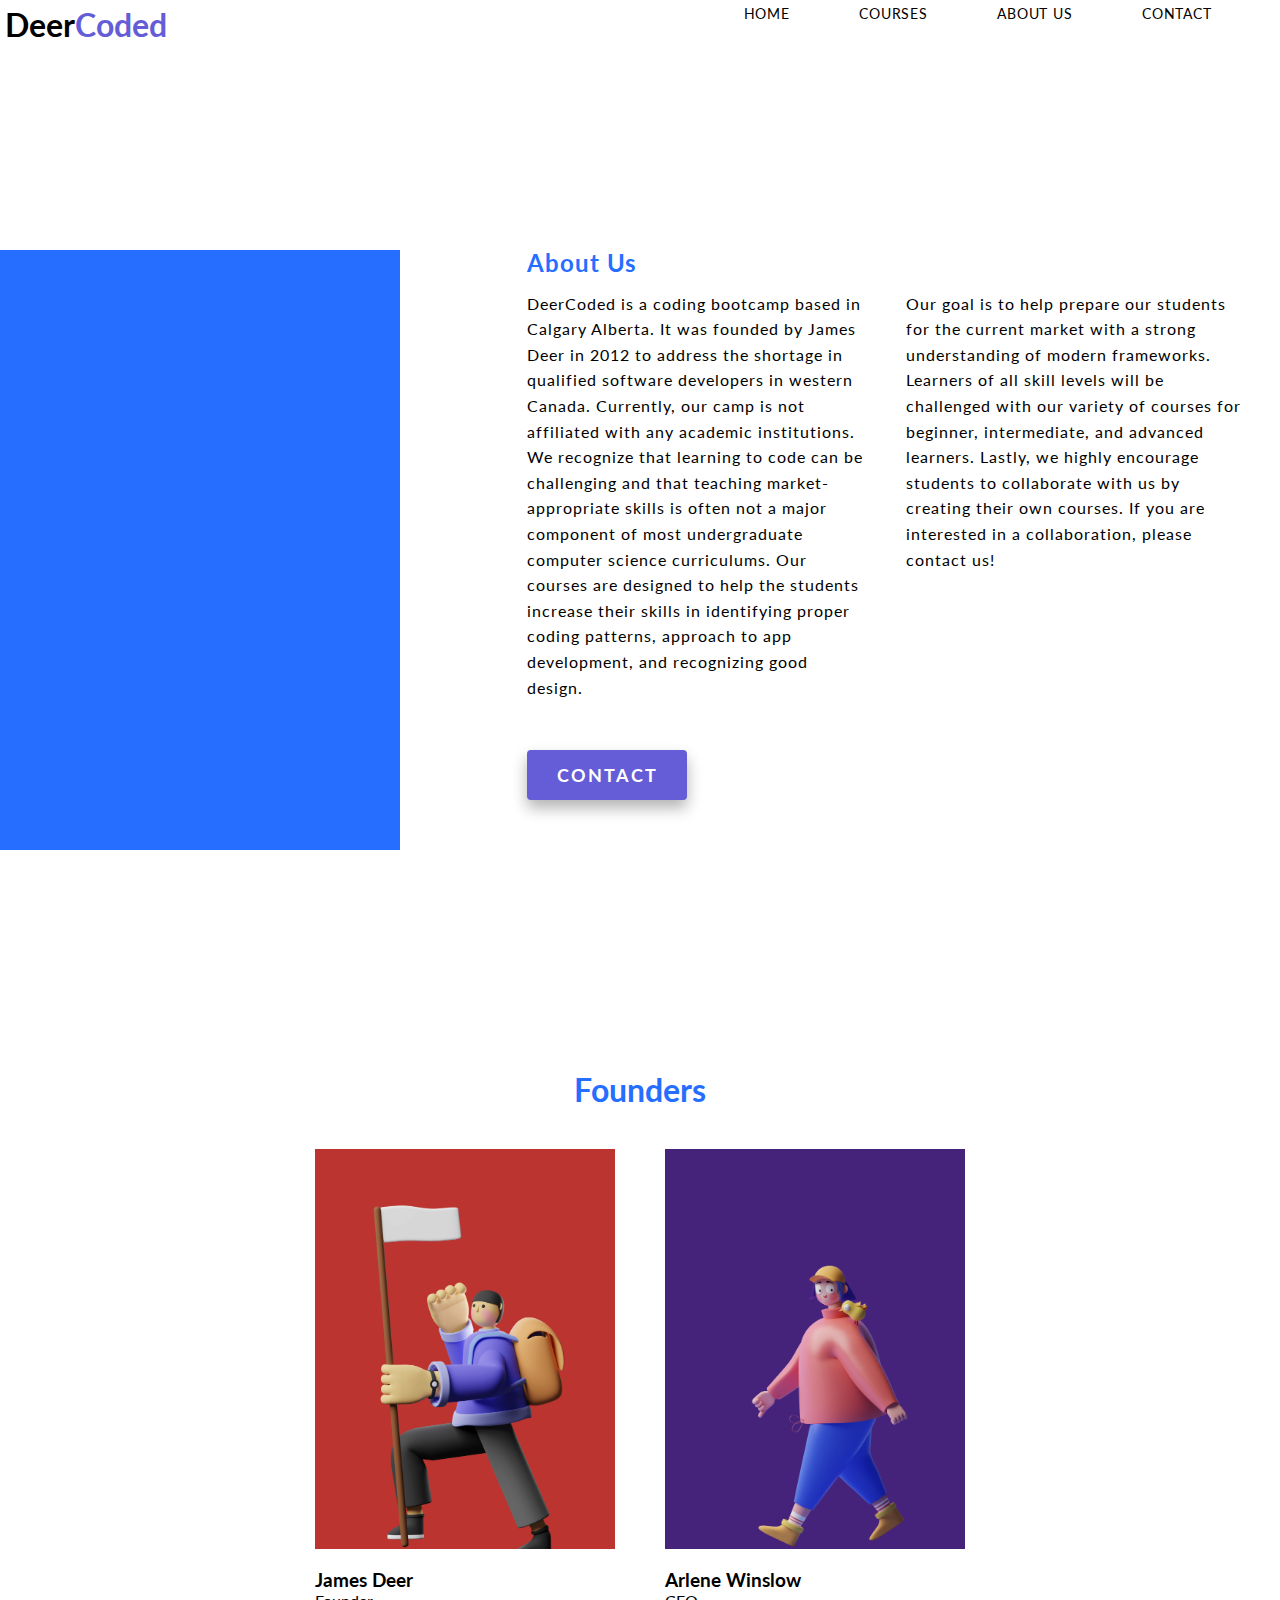
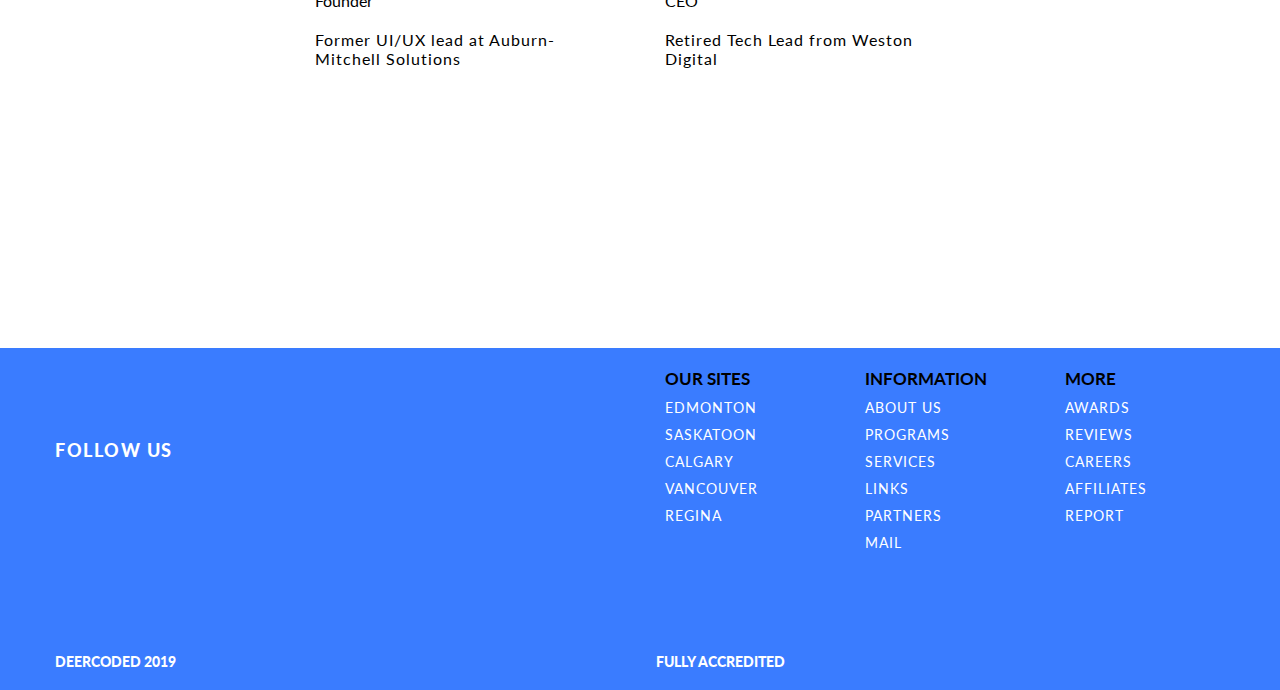
==== commit d00e58d2: "committ" ====
--- a/about.html
+++ b/about.html
@@ -92,7 +92,14 @@
         <Fade left>
           <div class="about-us-box">
             <div class="about-us-image">
-              <img src='./Saly-15.png' alt="" />
+              <img 
+              class="form-image-sm"
+              src='./saly1.png' alt="" />
+              <lottie-player 
+              class="form-image-lg"
+              style="width: 100%; max-width:500px; height:auto"
+              src="https://assets9.lottiefiles.com/packages/lf20_cctgy7u6.json"  background="transparent"  speed="1" loop  autoplay >
+            </lottie-player>
             </div>
             <div class="about-us-text">
               <div>
@@ -161,6 +168,7 @@
                 
                 >
                   <img src='./saly1.png' alt="" />
+                  
                 </div>
                 <div class="about-profile-detail">
                   <h3>Arlene Winslow</h3>
--- a/about/About.css
+++ b/about/About.css
@@ -22,12 +22,14 @@
   margin-bottom: 100px;
 }
 .about-us-image {
-  padding:0 20px;
-  background-color: var(--color-alternate);
+  padding:20px;
+  background-color: var(--color-secondary);
+  background-color: white;
   display: flex;
   flex-direction: column;
   justify-content: center;
-  width: 400px;
+  max-width: 400px;
+  width: 100%;
 
 }
 .about-us-image img {
@@ -131,6 +133,16 @@
 }
 .about-us-text {
 }
+.form-image-lg{
+  display: none;
+      
+  }
+  .form-image-sm{
+  
+    display:block;  
+  }
+
+
 @media only screen and (min-width: 900px) {
   .about-us-box {
     padding-top: 80px;
@@ -164,5 +176,19 @@
   .about-contact-us {
     justify-content: flex-start;
   }
+
+  .form-image-lg{
+    display: block;
+        
+    }
+    .form-image-sm{
+    
+      display:none;  
+    }
+    .about-us-image {
+      padding:0 20px;
+      background-color: var(--color-secondary);
+    }
+
 }
 
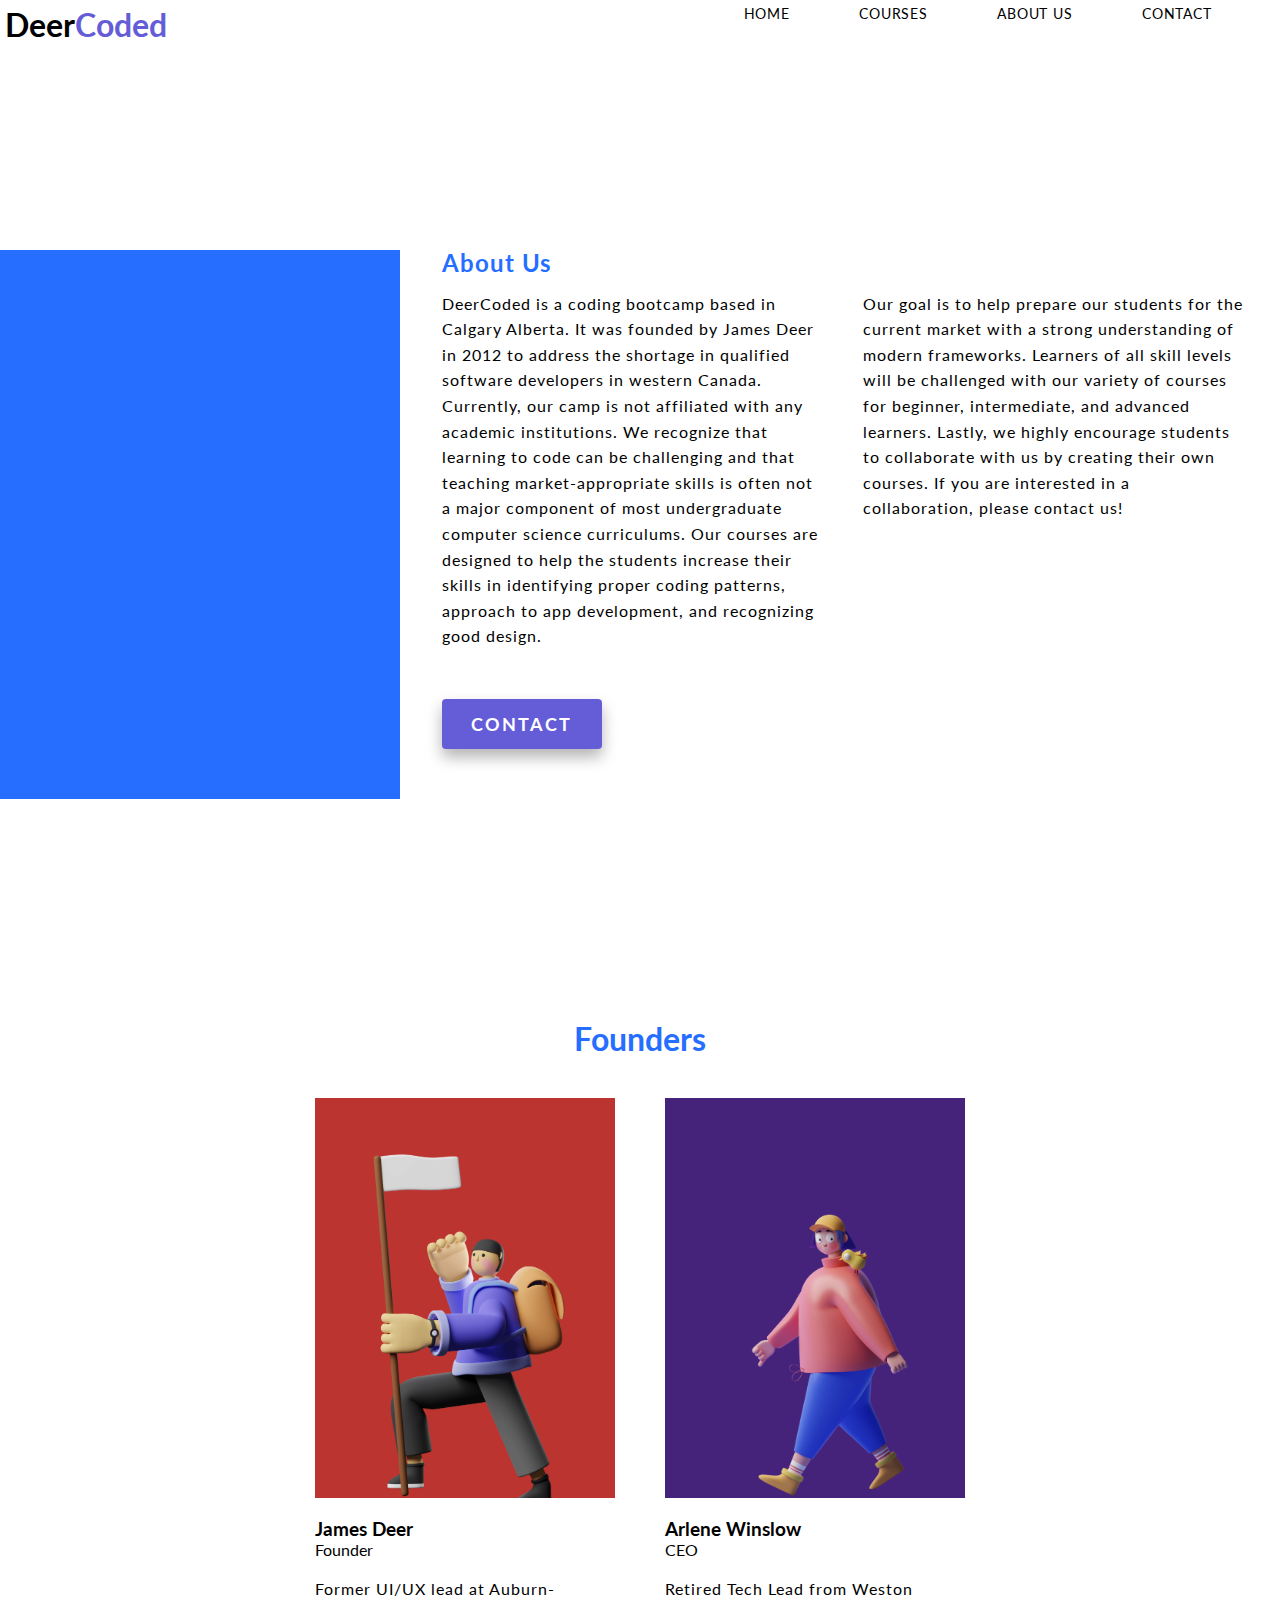
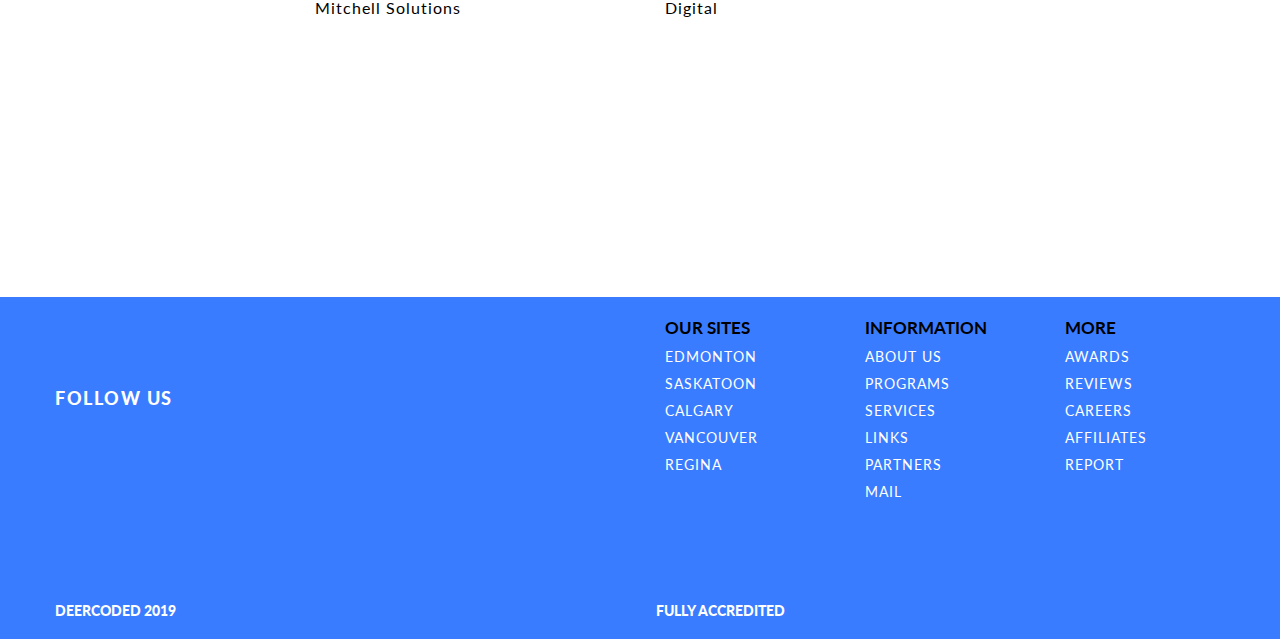
==== commit e0514a8d: "committ" ====
--- a/about.html
+++ b/about.html
@@ -75,10 +75,10 @@
     <div class="navigation-modal">
       <div class="menu-list" >
         <div id="nav-menu-close-btn"> <i class="fa fa-times fa-2x" id="icon-606"></i>   </div>
-        <div>Home</div>
+        <div><a href="/index.html">Home</a> </div>                
         <div>Courses</div>
-        <div>About Us</div>
-        <div>Contact</div>
+        <div><a href="/about.html">About</a> </div>
+        <div><a href="/contact.html">Contact</a> </div>
         <div>
           
         </div>
--- a/css/styles2.css
+++ b/css/styles2.css
@@ -20,31 +20,8 @@
 }
 
 body {
-  /* height: fit-content; */
   font-size: 16px;
 }
-
-/* nav {
-  display: flex;
-  justify-content: space-between;
-  padding: 10px;
-}
-nav ul {
-  list-style: none;
-  font-weight: 700;
-  animation: serv-logoU 800ms ease-in-out;
-}
-
-nav h2 {
-  animation: serv-logoL 800ms ease-in-out;
-}
-nav ul li {
-  border: 1px solid black;
-  border-radius: 10px;
-  padding: 5px;
-  cursor: pointer;
-  font-size: 18px;
-} */
 
 .middleline {
   width: 100%;
@@ -188,19 +165,6 @@
   color: var(--color-alternate2) !important;
 }
 
-/* .green {
-  background-color: #ff4242;
-}
-.teal {
-  background-color: teal;
-}
-.gold {
-  background-color: #fca311;
-}
-.blue {
-  background-color: #3590f3;
-} */
-
 .show {
   opacity: 0;
   transform: translateX(-100%);
@@ -265,7 +229,6 @@
 .bottomline,
 .outro {
   font-family: "Akshar", sans-serif;
-
   height: 400px;
   width: 100%;
   max-width: 1300px;
@@ -300,15 +263,6 @@
   justify-content: space-evenly;
   color: grey;
 }
-
-/* .footer {
-}
-.footer ul {
-  list-style: none;
-}
-.footer p {
-  cursor: pointer;
-} */
 
 .upf {
   display: flex;
@@ -488,7 +442,10 @@
 
 .bookForm {
 }
-
+.sdsdsD {
+}
+.dsdsd {
+}
 @media only screen and (min-width: 500px) {
   .middleline {
     grid-template-columns: repeat(2, 1fr);
@@ -532,13 +489,7 @@
   .right {
     border-right: none;
   }
-  /* .countdown li {
-    font-size: calc(1.125rem * var(--smaller));
-  }
-
-  .countdown li span {
-    font-size: calc(3.375rem * var(--smaller));
-  } */
+
   .c-l-info {
     display: grid;
     gap: 10px;
@@ -551,13 +502,7 @@
   .fa-quote {
     display: none;
   }
-  /* }
-  .upper-footer {
-    display: none;
-  }
-  .lower-footer-copyright h1 {
-    display: none;
-  } */
+
   .icons {
     width: 50%;
   }
--- a/about/About.css
+++ b/about/About.css
@@ -30,6 +30,7 @@
   justify-content: center;
   max-width: 400px;
   width: 100%;
+  /* border: 1px solid green; */
 
 }
 .about-us-image img {
@@ -146,14 +147,16 @@
 @media only screen and (min-width: 900px) {
   .about-us-box {
     padding-top: 80px;
+    /* flex-direction: row; */
     display: grid;
-    grid-template-columns: 1fr 1.5fr;
+    grid-template-columns: 1fr 2fr;
     text-align: left;
     min-height: 600px;
     line-height: 1.6em;
   }
   .about-us-image {
     display: flex;
+    min-width: 350px;
     flex-direction: row;
     justify-content: center;
     align-items: flex-start;
--- a/showcase/showcase.css
+++ b/showcase/showcase.css
@@ -100,6 +100,19 @@
 .languages-ul {
   height: 200px;
   margin-bottom: 50px;
+  width: 100%;
+
+  font-size: 14px;
+  display: flex;
+  justify-content: space-between;
+  padding: 0 5px;
+  /* background-color: red;
+  position: absolute;
+  bottom: 0;
+  left: 0; */
+}
+.languages-ul i {
+  font-size: 32px;
 }
 @media only screen and (min-width: 768px) {
   .showcase {
--- a/navigation-section/navigate.css
+++ b/navigation-section/navigate.css
@@ -14,6 +14,17 @@
   display: flex;
   justify-content: space-between;
   margin: 0 auto;
+}
+#nav-606 {
+  background-color: rgba(128, 128, 128, 0.5);
+  padding: 10px;
+  height: 50px;
+  width: 50px;
+  display: flex;
+  align-items: center;
+  justify-content: center;
+  border-radius: 50%;
+  color: var(--color-secondary);
 }
 .navigation-menu ul {
   display: none;
@@ -67,6 +78,22 @@
   font-weight: 900;
   text-transform: uppercase;
 }
+.menu-list a,
+.menu-list a:visited {
+  color: black;
+  text-decoration: none;
+}
+
+.menu-list i {
+  background-color: rgba(128, 128, 128, 0.5);
+  padding: 10px;
+  height: 50px;
+  width: 50px;
+  display: flex;
+  align-items: center;
+  justify-content: center;
+  border-radius: 50%;
+}
 @media only screen and (min-width: 769px) {
   .navigation-menu {
     min-height: 60px;
@@ -115,16 +142,19 @@
   .nav-hamburger {
     display: none;
   }
-  .navigation-menu li, .navigation-menu a, .navigation-menu a:visited {
+  .navigation-menu li,
+  .navigation-menu a,
+  .navigation-menu a:visited {
     cursor: pointer;
     letter-spacing: 0.75px;
     color: black;
     text-decoration: none;
-    
   }
   .navigation-dropdown li:hover {
   }
-  .navigation-menu li:hover , .navigation-menu a:hover, .navigation-menu a:visited:hover  {
+  .navigation-menu li:hover,
+  .navigation-menu a:hover,
+  .navigation-menu a:visited:hover {
     color: var(--color-secondary);
   }
 }
